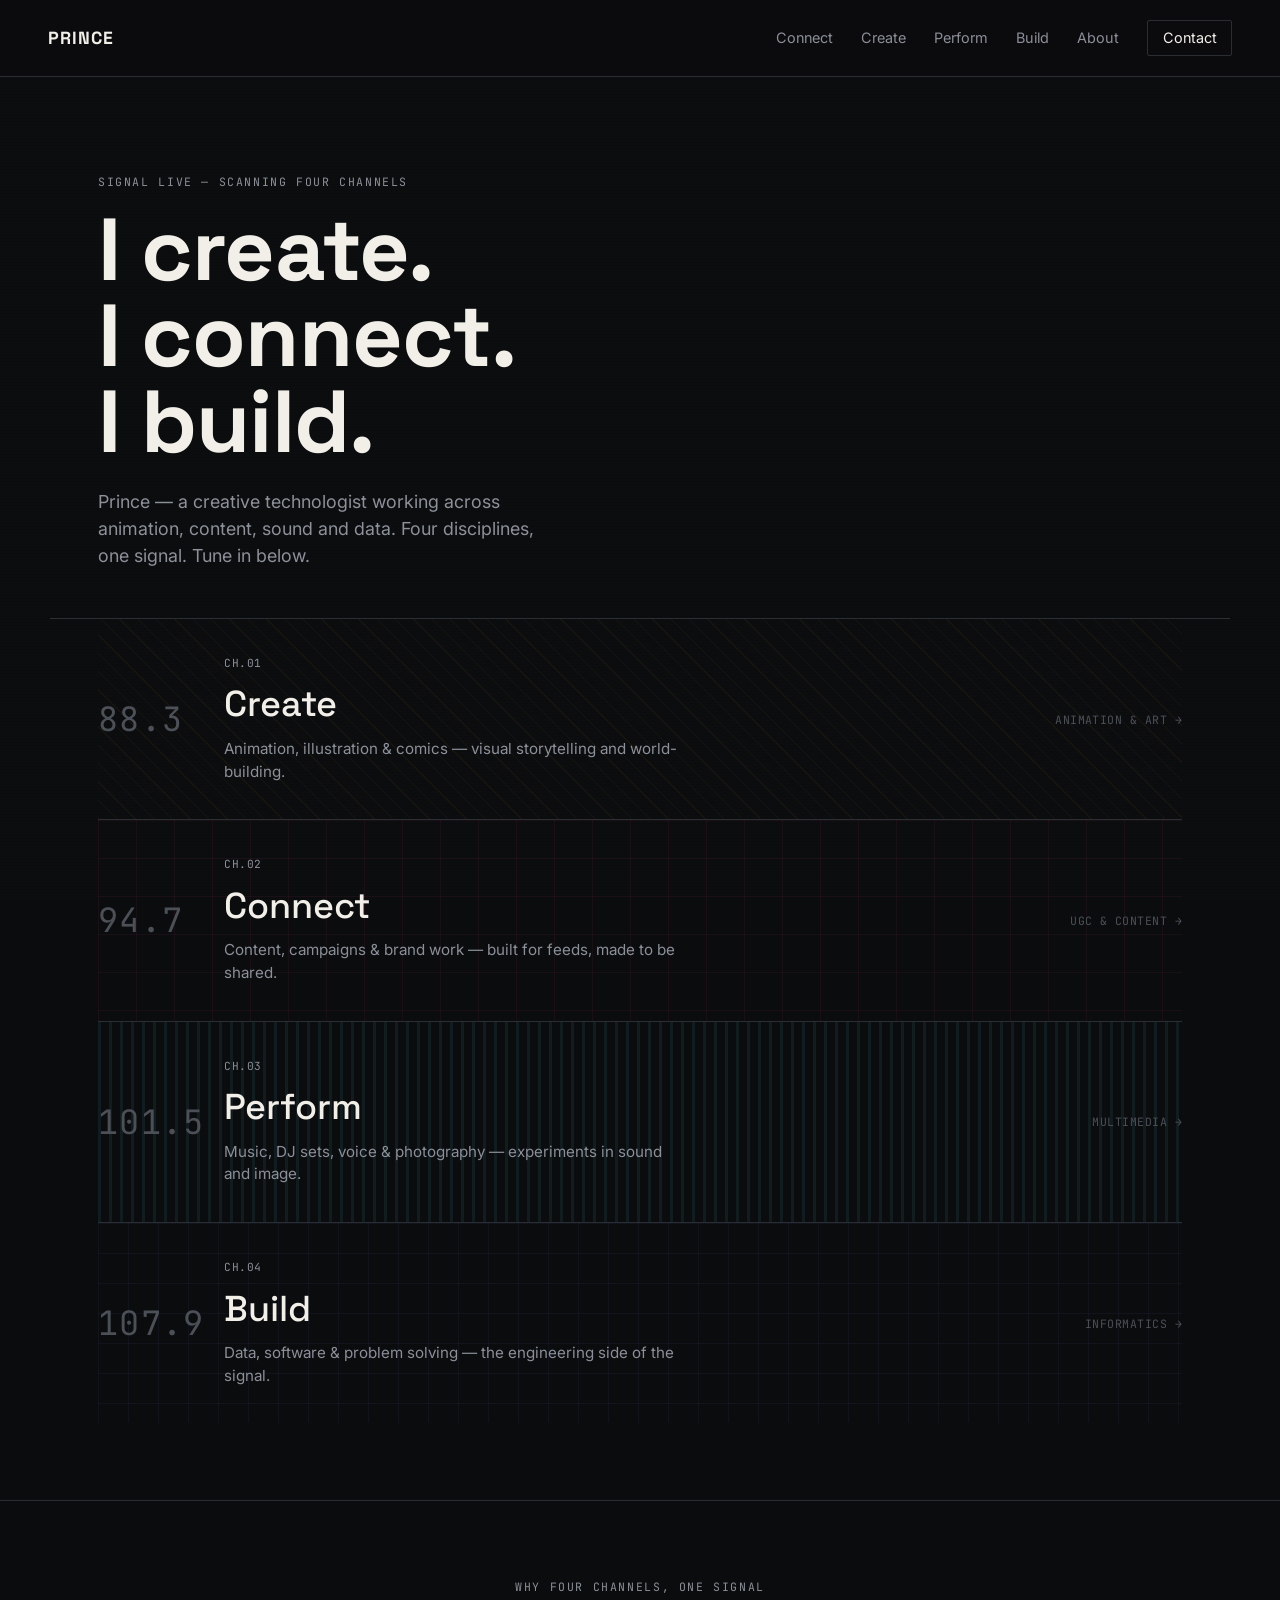
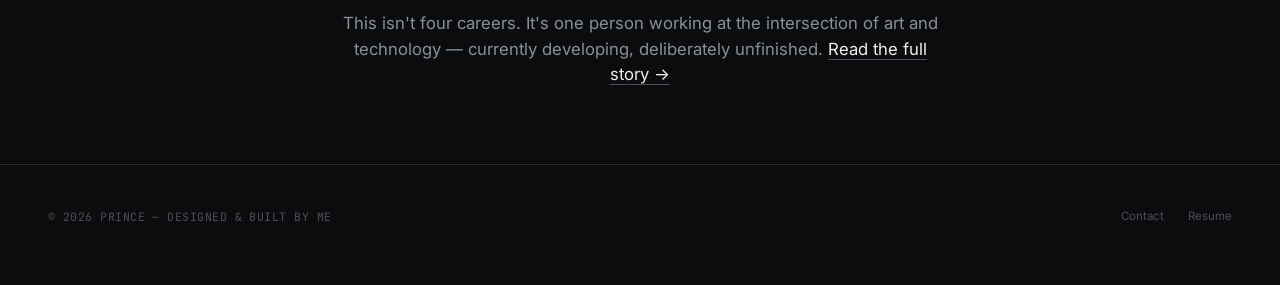
==== index.html @ d6a8e844 "Add files via upload" ====
<!DOCTYPE html>
<html lang="en">
<head>
<meta charset="UTF-8">
<meta name="viewport" content="width=device-width, initial-scale=1.0">
<title>Prince — Creative Technologist</title>
<meta name="description" content="Prince — animation, content, multimedia and informatics. A creative technologist working across art, sound and data.">
<link rel="preconnect" href="https://fonts.googleapis.com">
<link rel="preconnect" href="https://fonts.gstatic.com" crossorigin>
<link href="https://fonts.googleapis.com/css2?family=Space+Grotesk:wght@400;500;700&family=Inter:wght@400;500;600&family=JetBrains+Mono:wght@400;500&display=swap" rel="stylesheet">
<link rel="stylesheet" href="css/style.css">
</head>
<body>

<div class="noise-overlay" aria-hidden="true"></div>

<header class="site-header">
  <a href="index.html" class="wordmark">PRINCE</a>
  <button class="nav-toggle" id="navToggle" aria-expanded="false" aria-controls="siteNav" aria-label="Toggle navigation">
    <span></span><span></span><span></span>
  </button>
  <nav class="site-nav" id="siteNav">
    <a href="pages/ugc.html">Connect</a>
    <a href="pages/animation.html">Create</a>
    <a href="pages/multimedia.html">Perform</a>
    <a href="pages/informatics.html">Build</a>
    <a href="pages/about.html">About</a>
    <a href="pages/about.html#contact" class="nav-cta">Contact</a>
  </nav>
</header>

<main>

  <section class="hero">
    <p class="eyebrow mono">SIGNAL LIVE — SCANNING FOUR CHANNELS</p>
    <h1 class="hero-title">
      I create.<br>
      I connect.<br>
      I build.
    </h1>
    <p class="hero-sub">
      Prince — a creative technologist working across animation, content,
      sound and data. Four disciplines, one signal. Tune in below.
    </p>
  </section>

  <section class="tuner" aria-label="Disciplines">
    <div class="tuner-needle" aria-hidden="true"></div>

    <a class="channel" data-channel="create" href="pages/animation.html">
      <div class="channel-freq mono">88.3</div>
      <div class="channel-body">
        <span class="channel-index mono">CH.01</span>
        <h2 class="channel-name">Create</h2>
        <p class="channel-desc">Animation, illustration &amp; comics — visual storytelling and world-building.</p>
      </div>
      <div class="channel-meta mono">ANIMATION &amp; ART →</div>
    </a>

    <a class="channel" data-channel="connect" href="pages/ugc.html">
      <div class="channel-freq mono">94.7</div>
      <div class="channel-body">
        <span class="channel-index mono">CH.02</span>
        <h2 class="channel-name">Connect</h2>
        <p class="channel-desc">Content, campaigns &amp; brand work — built for feeds, made to be shared.</p>
      </div>
      <div class="channel-meta mono">UGC &amp; CONTENT →</div>
    </a>

    <a class="channel" data-channel="perform" href="pages/multimedia.html">
      <div class="channel-freq mono">101.5</div>
      <div class="channel-body">
        <span class="channel-index mono">CH.03</span>
        <h2 class="channel-name">Perform</h2>
        <p class="channel-desc">Music, DJ sets, voice &amp; photography — experiments in sound and image.</p>
      </div>
      <div class="channel-meta mono">MULTIMEDIA →</div>
    </a>

    <a class="channel" data-channel="build" href="pages/informatics.html">
      <div class="channel-freq mono">107.9</div>
      <div class="channel-body">
        <span class="channel-index mono">CH.04</span>
        <h2 class="channel-name">Build</h2>
        <p class="channel-desc">Data, software &amp; problem solving — the engineering side of the signal.</p>
      </div>
      <div class="channel-meta mono">INFORMATICS →</div>
    </a>
  </section>

  <section class="about-teaser">
    <div class="about-teaser-inner">
      <p class="mono eyebrow">WHY FOUR CHANNELS, ONE SIGNAL</p>
      <p class="about-teaser-text">
        This isn't four careers. It's one person working at the intersection of
        art and technology — currently developing, deliberately unfinished.
        <a href="pages/about.html">Read the full story →</a>
      </p>
    </div>
  </section>

</main>

<footer class="site-footer">
  <p class="mono">© 2026 PRINCE — DESIGNED &amp; BUILT BY ME</p>
  <div class="footer-links">
    <a href="pages/about.html#contact">Contact</a>
    <a href="pages/informatics.html#resume">Resume</a>
  </div>
</footer>

<script src="js/main.js"></script>
</body>
</html>
---- css/style.css ----
/* ==========================================================================
   PRINCE — design tokens
   Concept: a signal tuner. Four disciplines = four frequencies on one dial.
   ========================================================================== */

:root {
  /* color */
  --bg:            #0B0C0E;
  --bg-elevated:   #15171A;
  --bg-elevated-2: #1C1F23;
  --fg:            #F2EFE9;
  --fg-muted:      #8A8F98;
  --fg-faint:      #4B4F56;
  --line:          #2A2D32;

  --c-create:   #FF9F1C; /* animation & art */
  --c-connect:  #FF4D8D; /* ugc & content   */
  --c-perform:  #4DD8E8; /* multimedia      */
  --c-build:    #6C8CFF; /* informatics     */

  /* type */
  --font-display: 'Space Grotesk', system-ui, sans-serif;
  --font-body:    'Inter', system-ui, sans-serif;
  --font-mono:    'JetBrains Mono', ui-monospace, monospace;

  /* layout */
  --gutter: clamp(1.25rem, 4vw, 3rem);
  --max-w: 1180px;
}

* { box-sizing: border-box; }

html { scroll-behavior: smooth; }

@media (prefers-reduced-motion: reduce) {
  html { scroll-behavior: auto; }
  * { animation-duration: 0.001ms !important; transition-duration: 0.001ms !important; }
}

body {
  margin: 0;
  background: var(--bg);
  color: var(--fg);
  font-family: var(--font-body);
  line-height: 1.5;
  -webkit-font-smoothing: antialiased;
}

a { color: inherit; text-decoration: none; }

.mono { font-family: var(--font-mono); letter-spacing: 0.04em; }

.eyebrow {
  font-size: 0.72rem;
  color: var(--fg-muted);
  text-transform: uppercase;
  letter-spacing: 0.14em;
  margin: 0 0 1rem;
}

/* subtle static texture over everything — cheap, no JS, no images */
.noise-overlay {
  position: fixed;
  inset: 0;
  pointer-events: none;
  z-index: 1;
  opacity: 0.035;
  background-image:
    repeating-linear-gradient(0deg, #fff 0px, transparent 1px, transparent 2px, #fff 3px);
  mix-blend-mode: overlay;
}

/* ==========================================================================
   Header / Nav
   ========================================================================== */

.site-header {
  position: sticky;
  top: 0;
  z-index: 10;
  display: flex;
  align-items: center;
  justify-content: space-between;
  padding: 1.25rem var(--gutter);
  background: rgba(11, 12, 14, 0.82);
  backdrop-filter: blur(8px);
  border-bottom: 1px solid var(--line);
}

.wordmark {
  font-family: var(--font-display);
  font-weight: 700;
  font-size: 1.1rem;
  letter-spacing: 0.06em;
}

.site-nav {
  display: flex;
  gap: 1.75rem;
  align-items: center;
  font-size: 0.9rem;
  color: var(--fg-muted);
}

.site-nav a:hover { color: var(--fg); }

.nav-cta {
  color: var(--fg);
  border: 1px solid var(--line);
  padding: 0.4rem 0.9rem;
  border-radius: 2px;
}

.nav-cta:hover { border-color: var(--fg-muted); }

.nav-toggle {
  display: none;
  flex-direction: column;
  gap: 5px;
  background: none;
  border: none;
  cursor: pointer;
  padding: 0.5rem;
}

.nav-toggle span {
  width: 22px;
  height: 2px;
  background: var(--fg);
  display: block;
}

/* ==========================================================================
   Hero
   ========================================================================== */

.hero {
  max-width: var(--max-w);
  margin: 0 auto;
  padding: clamp(3rem, 8vw, 6rem) var(--gutter) clamp(2rem, 5vw, 3rem);
}

.hero-title {
  font-family: var(--font-display);
  font-weight: 700;
  font-size: clamp(2.75rem, 8vw, 5.5rem);
  line-height: 0.98;
  margin: 0 0 1.5rem;
  letter-spacing: -0.01em;
}

.hero-sub {
  max-width: 42ch;
  color: var(--fg-muted);
  font-size: clamp(1rem, 1.4vw, 1.15rem);
  margin: 0;
}

/* ==========================================================================
   Tuner — signature element
   ========================================================================== */

.tuner {
  position: relative;
  max-width: var(--max-w);
  margin: 0 auto;
  padding: 0 var(--gutter) clamp(3rem, 6vw, 5rem);
  border-top: 1px solid var(--line);
}

.tuner-needle { display: none; } /* reserved for future JS-driven state, inert for now */

.channel {
  position: relative;
  display: grid;
  grid-template-columns: 5.5rem 1fr auto;
  align-items: center;
  gap: clamp(1rem, 3vw, 2.5rem);
  padding: clamp(1.5rem, 3vw, 2.25rem) 0;
  border-bottom: 1px solid var(--line);
  transition: padding-left 0.25s ease, background 0.25s ease;
}

.channel:last-child { border-bottom: none; }

.channel::before {
  content: "";
  position: absolute;
  left: -1px;
  top: 0;
  bottom: 0;
  width: 3px;
  background: var(--channel-color, var(--fg-muted));
  transform: scaleY(0);
  transform-origin: bottom;
  transition: transform 0.3s ease;
}

.channel[data-channel="create"] {
  --channel-color: var(--c-create);
  background-image: repeating-linear-gradient(45deg,
    color-mix(in srgb, var(--c-create) 5%, transparent) 0px,
    color-mix(in srgb, var(--c-create) 5%, transparent) 1px,
    transparent 1px, transparent 13px);
}
.channel[data-channel="connect"] {
  --channel-color: var(--c-connect);
  background-image:
    linear-gradient(color-mix(in srgb, var(--c-connect) 6%, transparent) 1px, transparent 1px),
    linear-gradient(90deg, color-mix(in srgb, var(--c-connect) 6%, transparent) 1px, transparent 1px);
  background-size: 38px 38px;
}
.channel[data-channel="perform"] {
  --channel-color: var(--c-perform);
  background-image: repeating-linear-gradient(90deg,
    color-mix(in srgb, var(--c-perform) 8%, transparent) 0 3px,
    transparent 3px 11px);
}
.channel[data-channel="build"] {
  --channel-color: var(--c-build);
  background-image:
    linear-gradient(color-mix(in srgb, var(--c-build) 6%, transparent) 1px, transparent 1px),
    linear-gradient(90deg, color-mix(in srgb, var(--c-build) 6%, transparent) 1px, transparent 1px);
  background-size: 30px 30px;
}

.channel:hover {
  padding-left: 1.25rem;
  background-color: color-mix(in srgb, var(--channel-color) 6%, transparent);
}

.channel:hover::before { transform: scaleY(1); }

.channel-freq {
  font-size: clamp(1.5rem, 3vw, 2.1rem);
  color: var(--fg-faint);
  transition: color 0.25s ease;
}

.channel:hover .channel-freq { color: var(--channel-color); }

.channel-index {
  display: block;
  font-size: 0.7rem;
  color: var(--fg-muted);
  margin-bottom: 0.35rem;
}

.channel-name {
  font-family: var(--font-display);
  font-size: clamp(1.5rem, 3.2vw, 2.25rem);
  margin: 0 0 0.4rem;
  font-weight: 500;
}

.channel-desc {
  margin: 0;
  color: var(--fg-muted);
  font-size: 0.95rem;
  max-width: 46ch;
}

.channel-meta {
  font-size: 0.72rem;
  color: var(--fg-faint);
  white-space: nowrap;
  transition: color 0.25s ease;
}

.channel:hover .channel-meta { color: var(--channel-color); }

/* ==========================================================================
   About teaser
   ========================================================================== */

.about-teaser {
  border-top: 1px solid var(--line);
  padding: clamp(3rem, 6vw, 5rem) var(--gutter);
}

.about-teaser-inner {
  max-width: 60ch;
  margin: 0 auto;
  text-align: center;
}

.about-teaser-text {
  font-size: 1.05rem;
  color: var(--fg-muted);
  margin: 0;
}

.about-teaser-text a {
  color: var(--fg);
  border-bottom: 1px solid var(--fg-faint);
}

.about-teaser-text a:hover { border-color: var(--fg); }

/* ==========================================================================
   Footer
   ========================================================================== */

.site-footer {
  display: flex;
  justify-content: space-between;
  align-items: center;
  flex-wrap: wrap;
  gap: 1rem;
  padding: 2rem var(--gutter) 3rem;
  border-top: 1px solid var(--line);
  color: var(--fg-faint);
  font-size: 0.72rem;
}

.footer-links { display: flex; gap: 1.5rem; }
.footer-links a:hover { color: var(--fg-muted); }

/* ==========================================================================
   Section banners — one distinct, hand-picked pattern per discipline.
   Pure CSS gradients, no image files, so this stays light on low-powered
   hardware. Each banner also carries its channel's frequency number as a
   faint watermark, tying back to the tuner concept on the homepage.
   ========================================================================== */

.section-banner {
  position: relative;
  height: clamp(140px, 22vw, 220px);
  overflow: hidden;
  border-bottom: 1px solid var(--line);
  display: flex;
  align-items: flex-end;
  justify-content: flex-end;
  padding: 1rem 1.5rem;
}

.section-banner::after {
  /* fade the pattern into the page background so it reads as a banner,
     not a distraction sitting behind the copy below it */
  content: "";
  position: absolute;
  inset: 0;
  background: linear-gradient(180deg, transparent 0%, var(--bg) 96%);
  pointer-events: none;
}

.section-banner-freq {
  font-family: var(--font-mono);
  font-size: clamp(2.5rem, 8vw, 5rem);
  font-weight: 500;
  line-height: 1;
  opacity: 0.5;
  position: relative;
  z-index: 1;
}

/* Create — pencil cross-hatch, evokes sketching / hand-drawn work */
.section-banner--create {
  background-color: var(--bg);
  background-image:
    repeating-linear-gradient(45deg,
      color-mix(in srgb, var(--c-create) 22%, transparent) 0px,
      color-mix(in srgb, var(--c-create) 22%, transparent) 1px,
      transparent 1px, transparent 13px),
    repeating-linear-gradient(-45deg,
      color-mix(in srgb, var(--c-create) 12%, transparent) 0px,
      color-mix(in srgb, var(--c-create) 12%, transparent) 1px,
      transparent 1px, transparent 13px);
}
.section-banner--create .section-banner-freq { color: var(--c-create); }

/* Connect — content grid, evokes a social feed / gallery layout */
.section-banner--connect {
  background-color: var(--bg);
  background-image:
    linear-gradient(color-mix(in srgb, var(--c-connect) 20%, transparent) 1px, transparent 1px),
    linear-gradient(90deg, color-mix(in srgb, var(--c-connect) 20%, transparent) 1px, transparent 1px);
  background-size: 38px 38px;
}
.section-banner--connect .section-banner-freq { color: var(--c-connect); }

/* Perform — vertical bars, evokes an audio equalizer / waveform */
.section-banner--perform {
  background-color: var(--bg);
  background-image: repeating-linear-gradient(90deg,
    color-mix(in srgb, var(--c-perform) 26%, transparent) 0 3px,
    transparent 3px 11px);
  background-position: bottom;
  background-size: 100% 100%;
  mask-image: linear-gradient(0deg, black 0%, black 40%, transparent 100%);
  -webkit-mask-image: linear-gradient(0deg, black 0%, black 40%, transparent 100%);
}
.section-banner--perform .section-banner-freq { color: var(--c-perform); }

/* Build — grid with nodes at intersections, evokes a circuit board */
.section-banner--build {
  background-color: var(--bg);
  background-image:
    linear-gradient(color-mix(in srgb, var(--c-build) 20%, transparent) 1px, transparent 1px),
    linear-gradient(90deg, color-mix(in srgb, var(--c-build) 20%, transparent) 1px, transparent 1px),
    radial-gradient(color-mix(in srgb, var(--c-build) 55%, transparent) 1.5px, transparent 1.5px);
  background-size: 30px 30px, 30px 30px, 30px 30px;
}
.section-banner--build .section-banner-freq { color: var(--c-build); }

@media (max-width: 560px) {
  .section-banner-freq { display: none; } /* keep small screens uncluttered */
}

/* ==========================================================================
   Shared "inner page" scaffolding (used by pages/*.html)
   ========================================================================== */

.page-hero {
  max-width: var(--max-w);
  margin: 0 auto;
  padding: clamp(2.5rem, 6vw, 4.5rem) var(--gutter) clamp(1.5rem, 4vw, 2.5rem);
}

.page-hero .eyebrow { color: var(--page-color, var(--fg-muted)); }

.page-title {
  font-family: var(--font-display);
  font-weight: 700;
  font-size: clamp(2.25rem, 6vw, 4rem);
  margin: 0 0 1rem;
  line-height: 1.02;
}

.page-sub {
  max-width: 55ch;
  color: var(--fg-muted);
  font-size: 1.05rem;
}

.status-block {
  max-width: var(--max-w);
  margin: 0 auto;
  padding: 0 var(--gutter) clamp(3rem, 6vw, 5rem);
}

.status-card {
  border: 1px dashed var(--line);
  border-radius: 4px;
  padding: clamp(2rem, 5vw, 3rem);
  text-align: center;
}

.status-tag {
  display: inline-block;
  font-size: 0.7rem;
  padding: 0.3rem 0.7rem;
  border: 1px solid var(--page-color, var(--fg-muted));
  color: var(--page-color, var(--fg-muted));
  border-radius: 100px;
  margin-bottom: 1.25rem;
}

.status-card h2 {
  font-family: var(--font-display);
  font-weight: 500;
  font-size: 1.5rem;
  margin: 0 0 0.75rem;
}

.status-card p {
  color: var(--fg-muted);
  max-width: 46ch;
  margin: 0 auto;
}

.grid-preview {
  display: grid;
  grid-template-columns: repeat(auto-fit, minmax(200px, 1fr));
  gap: 1px;
  background: var(--line);
  border: 1px solid var(--line);
  margin-top: 2rem;
}

.grid-preview-item {
  background: var(--bg);
  padding: 1.5rem;
  min-height: 140px;
  display: flex;
  align-items: flex-end;
  color: var(--fg-faint);
  font-size: 0.8rem;
}

/* About / contact page specifics */

.contact-block {
  max-width: var(--max-w);
  margin: 0 auto;
  padding: 0 var(--gutter) clamp(3rem, 6vw, 5rem);
  display: grid;
  grid-template-columns: 1.2fr 1fr;
  gap: clamp(2rem, 5vw, 4rem);
}

@media (max-width: 760px) {
  .contact-block { grid-template-columns: 1fr; }
}

.contact-block h2 {
  font-family: var(--font-display);
  font-weight: 500;
  font-size: 1.5rem;
}

.contact-list { list-style: none; padding: 0; margin: 0; }

.contact-list li {
  border-bottom: 1px solid var(--line);
  padding: 0.9rem 0;
}

.contact-list a:hover { color: var(--c-connect); }

.btn {
  display: inline-block;
  padding: 0.75rem 1.5rem;
  border: 1px solid var(--fg);
  border-radius: 2px;
  font-size: 0.9rem;
  margin-top: 1rem;
}

.btn:hover { background: var(--fg); color: var(--bg); }

/* ==========================================================================
   Responsive nav
   ========================================================================== */

@media (max-width: 720px) {
  .nav-toggle { display: flex; }

  .site-nav {
    position: fixed;
    top: 64px;
    right: 0;
    left: 0;
    background: var(--bg-elevated);
    border-bottom: 1px solid var(--line);
    flex-direction: column;
    align-items: flex-start;
    padding: 1.5rem var(--gutter);
    gap: 1.25rem;
    transform: translateY(-110%);
    transition: transform 0.25s ease;
  }

  .site-nav.open { transform: translateY(0); }

  .channel {
    grid-template-columns: 1fr;
    gap: 0.5rem;
  }

  .channel-meta { display: none; }
}
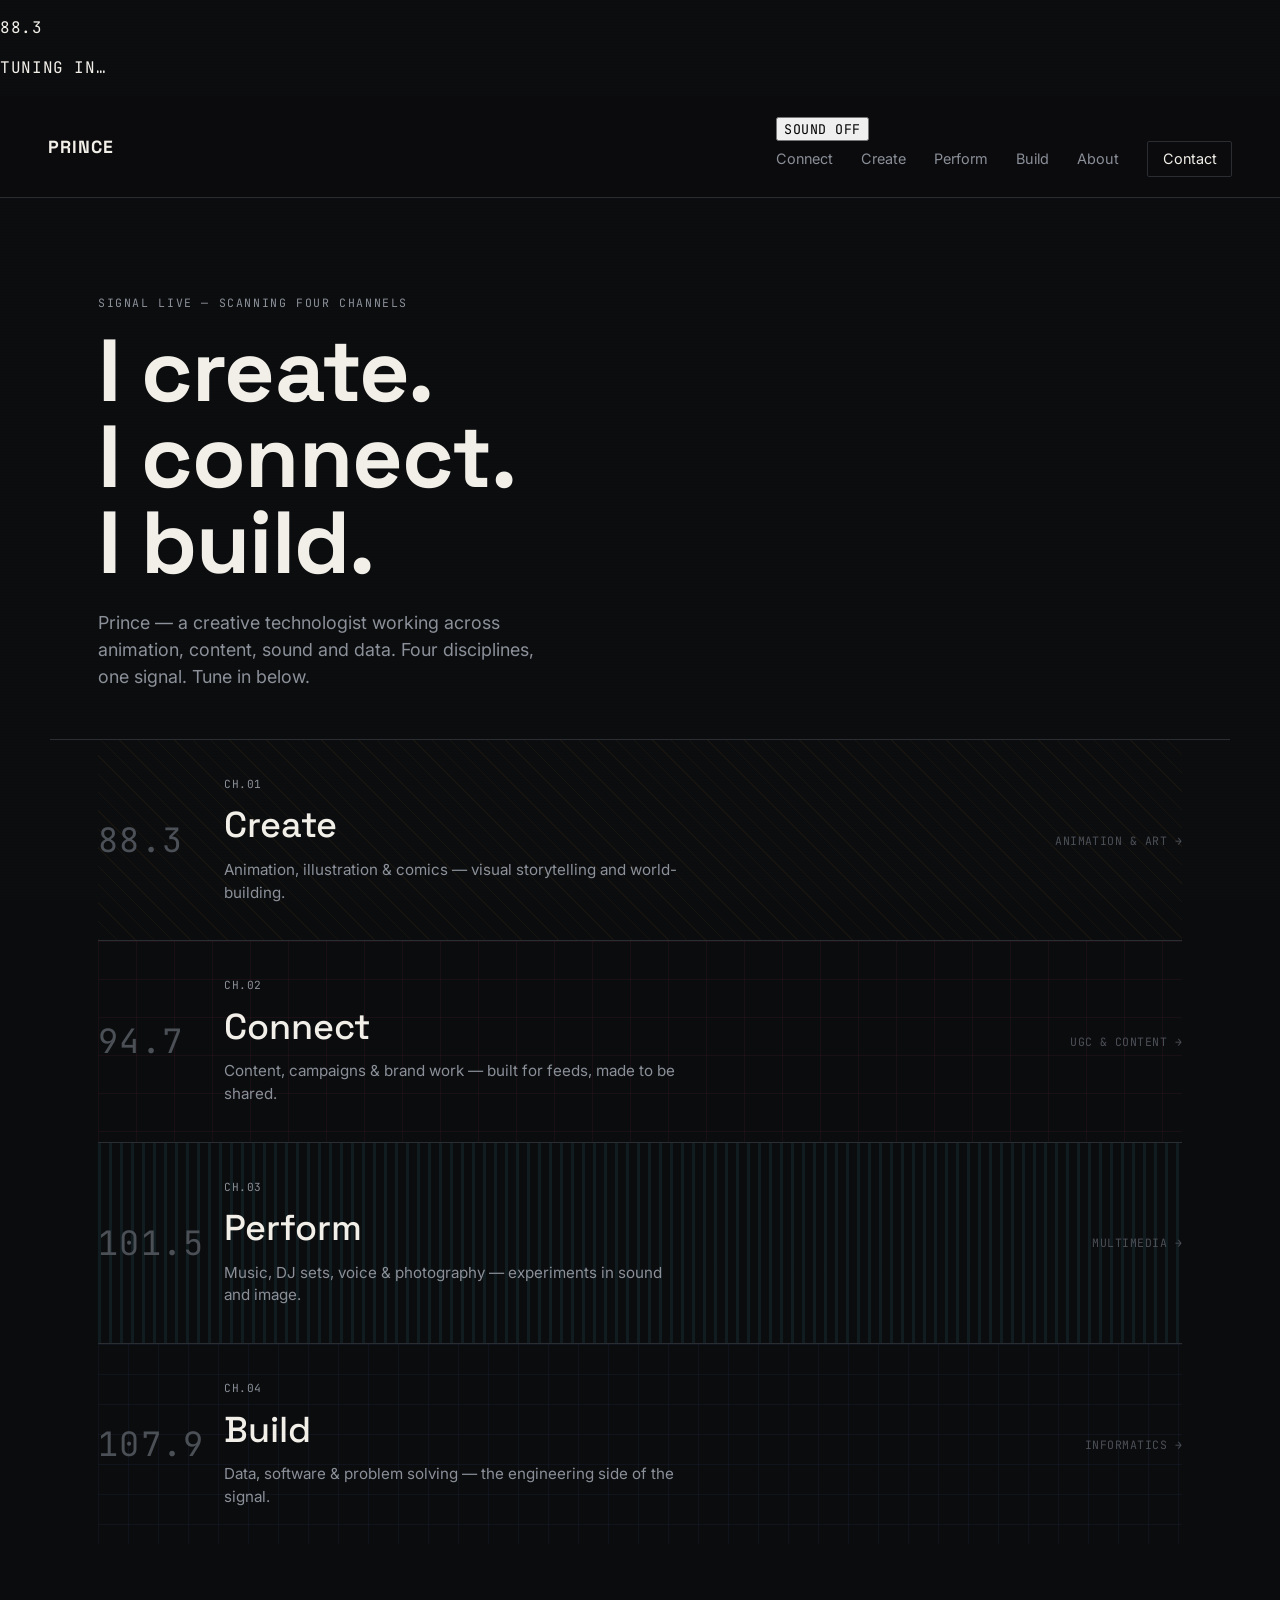
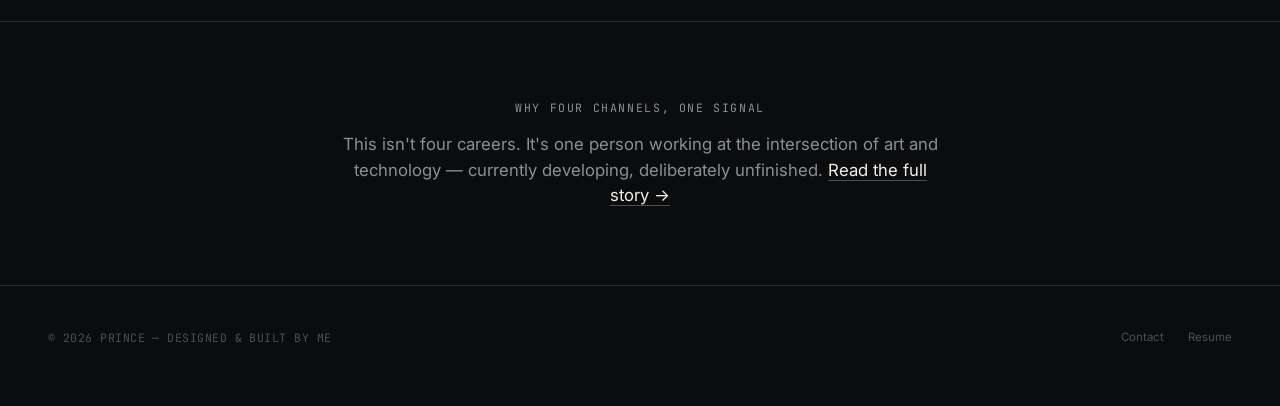
==== commit f12eb8c8: "Update index.html" ====
--- a/index.html
+++ b/index.html
@@ -12,25 +12,43 @@
 </head>
 <body>
 
+<div class="preloader" id="preloader" role="status" aria-live="polite">
+  <p class="preloader-freqs mono" id="preloaderFreq">88.3</p>
+  <div class="preloader-scan"></div>
+  <p class="preloader-label mono">TUNING IN…</p>
+</div>
+
 <div class="noise-overlay" aria-hidden="true"></div>
 
 <header class="site-header">
   <a href="index.html" class="wordmark">PRINCE</a>
-  <button class="nav-toggle" id="navToggle" aria-expanded="false" aria-controls="siteNav" aria-label="Toggle navigation">
-    <span></span><span></span><span></span>
-  </button>
-  <nav class="site-nav" id="siteNav">
-    <a href="pages/ugc.html">Connect</a>
-    <a href="pages/animation.html">Create</a>
-    <a href="pages/multimedia.html">Perform</a>
-    <a href="pages/informatics.html">Build</a>
-    <a href="pages/about.html">About</a>
-    <a href="pages/about.html#contact" class="nav-cta">Contact</a>
-  </nav>
+  <div class="header-right">
+    <button class="audio-toggle" id="audioToggle" type="button" aria-pressed="false">
+      <span class="audio-toggle-bars" aria-hidden="true"><span></span><span></span><span></span></span>
+      <span class="audio-toggle-label mono">SOUND OFF</span>
+    </button>
+    <button class="nav-toggle" id="navToggle" aria-expanded="false" aria-controls="siteNav" aria-label="Toggle navigation">
+      <span></span><span></span><span></span>
+    </button>
+    <nav class="site-nav" id="siteNav">
+      <a href="pages/ugc.html">Connect</a>
+      <a href="pages/animation.html">Create</a>
+      <a href="pages/multimedia.html">Perform</a>
+      <a href="pages/informatics.html">Build</a>
+      <a href="pages/about.html">About</a>
+      <a href="pages/about.html#contact" class="nav-cta">Contact</a>
+    </nav>
+  </div>
+  <audio id="ambientAudio" loop preload="none">
+    <!-- Drop a file into assets/audio/ and point this at it, e.g.: -->
+    <!-- <source src="assets/audio/ambient-loop.mp3" type="audio/mpeg"> -->
+  </audio>
 </header>
 
 <main>
 
+  <!-- Own photo behind the intro? Add class="has-image" to <section class="hero">
+       and style="--bg-image:url('assets/images/hero-banner.jpg')" -->
   <section class="hero">
     <p class="eyebrow mono">SIGNAL LIVE — SCANNING FOUR CHANNELS</p>
     <h1 class="hero-title">
@@ -44,10 +62,12 @@
     </p>
   </section>
 
+  <!-- Each row below also accepts class="has-image" + style="--bg-image:url('assets/images/...')"
+       for a photo instead of the texture, e.g. on the <a class="channel" ...> tag. -->
   <section class="tuner" aria-label="Disciplines">
     <div class="tuner-needle" aria-hidden="true"></div>
 
-    <a class="channel" data-channel="create" href="pages/animation.html">
+    <a class="channel" data-reveal data-channel="create" href="pages/animation.html">
       <div class="channel-freq mono">88.3</div>
       <div class="channel-body">
         <span class="channel-index mono">CH.01</span>
@@ -57,7 +77,7 @@
       <div class="channel-meta mono">ANIMATION &amp; ART →</div>
     </a>
 
-    <a class="channel" data-channel="connect" href="pages/ugc.html">
+    <a class="channel" data-reveal data-channel="connect" href="pages/ugc.html">
       <div class="channel-freq mono">94.7</div>
       <div class="channel-body">
         <span class="channel-index mono">CH.02</span>
@@ -67,7 +87,7 @@
       <div class="channel-meta mono">UGC &amp; CONTENT →</div>
     </a>
 
-    <a class="channel" data-channel="perform" href="pages/multimedia.html">
+    <a class="channel" data-reveal data-channel="perform" href="pages/multimedia.html">
       <div class="channel-freq mono">101.5</div>
       <div class="channel-body">
         <span class="channel-index mono">CH.03</span>
@@ -77,7 +97,7 @@
       <div class="channel-meta mono">MULTIMEDIA →</div>
     </a>
 
-    <a class="channel" data-channel="build" href="pages/informatics.html">
+    <a class="channel" data-reveal data-channel="build" href="pages/informatics.html">
       <div class="channel-freq mono">107.9</div>
       <div class="channel-body">
         <span class="channel-index mono">CH.04</span>
@@ -89,7 +109,7 @@
   </section>
 
   <section class="about-teaser">
-    <div class="about-teaser-inner">
+    <div class="about-teaser-inner" data-reveal>
       <p class="mono eyebrow">WHY FOUR CHANNELS, ONE SIGNAL</p>
       <p class="about-teaser-text">
         This isn't four careers. It's one person working at the intersection of
@@ -112,3 +132,4 @@
 <script src="js/main.js"></script>
 </body>
 </html>
+
